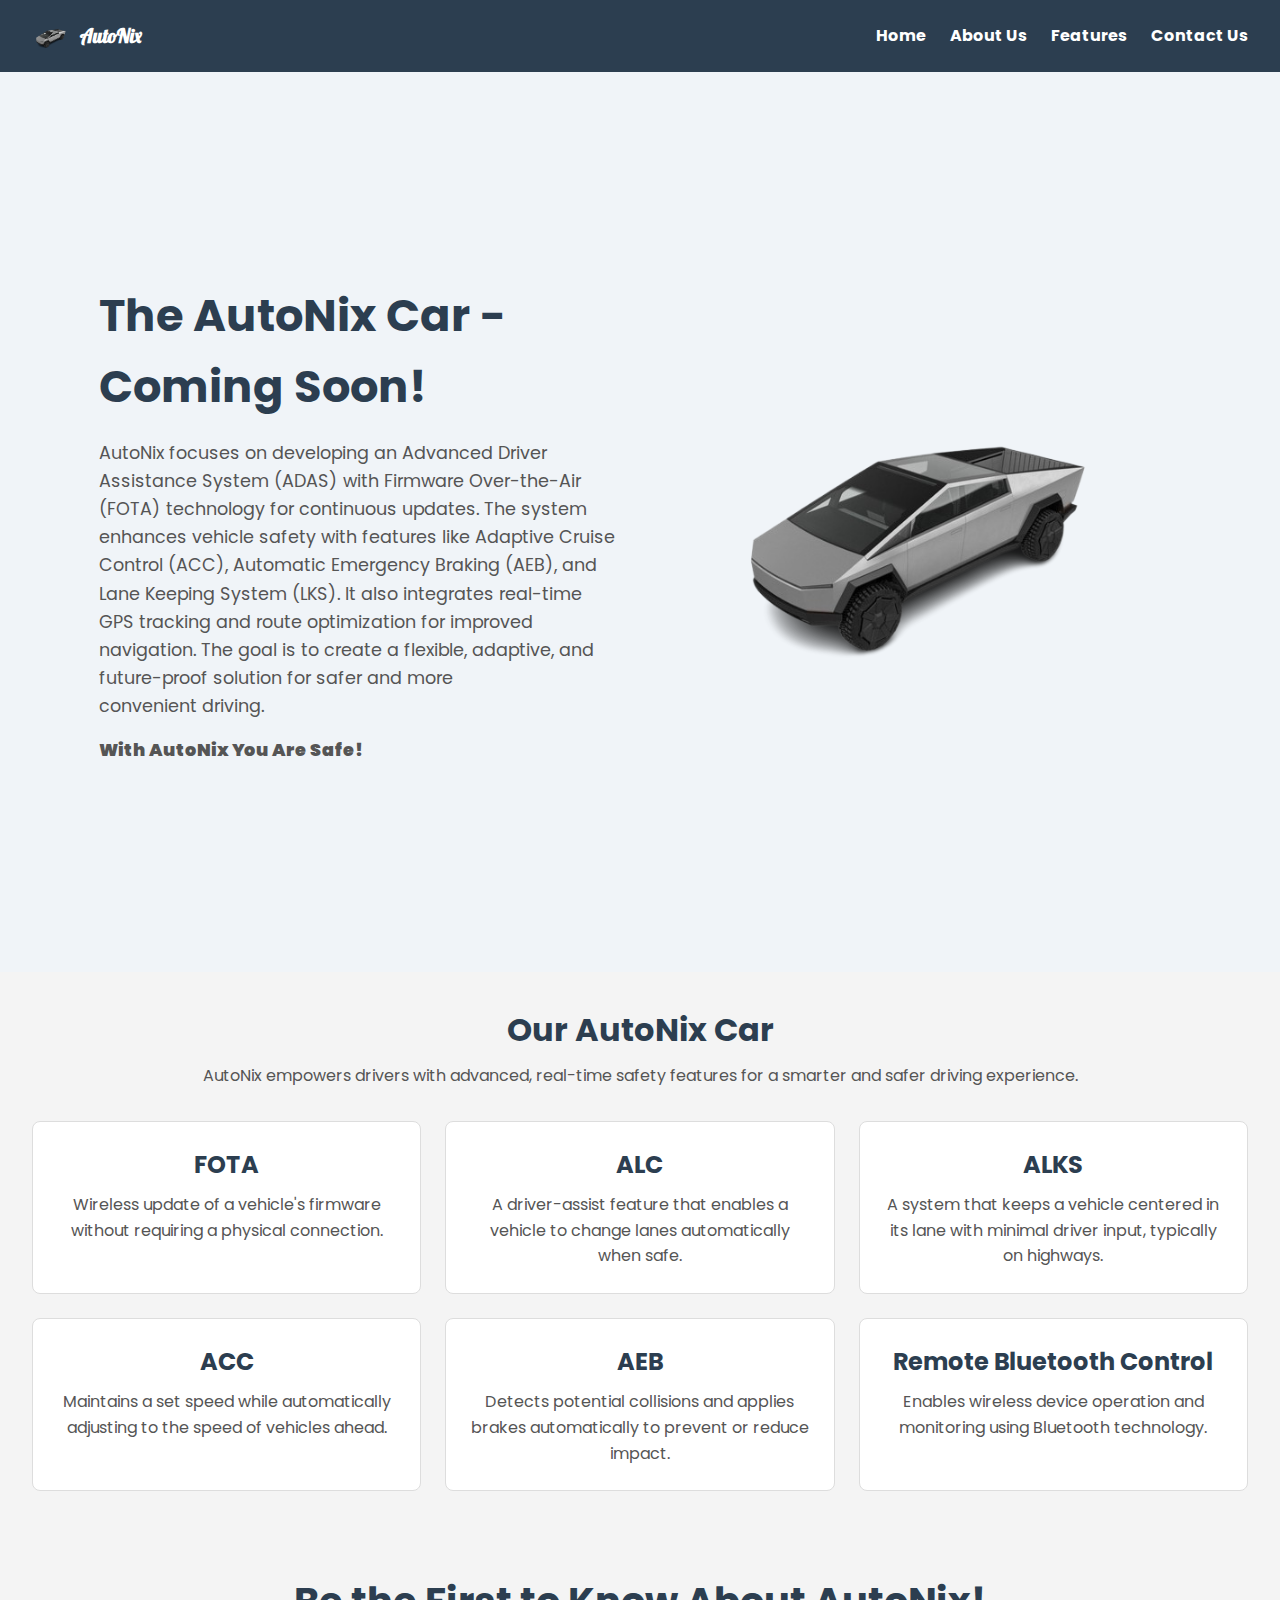
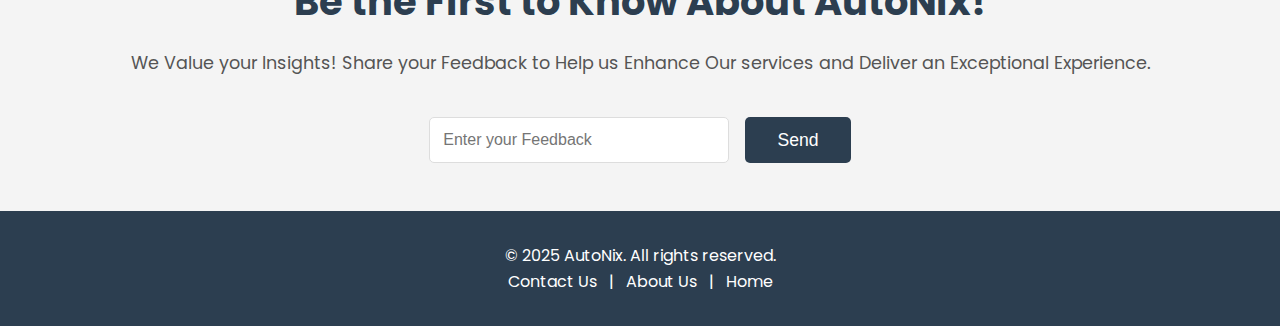
==== index.html @ 90dd6fff "'uploded'" ====
<!DOCTYPE html>
<html lang="en">

<head>
    <meta charset="UTF-8">
    <meta name="viewport" content="width=device-width, initial-scale=1.0">
    <meta name="description" content="Announcing AutoNix, a new application for safe driving.">
    <title>AutoNix - Coming Soon</title>
    <link rel="stylesheet" href="css/master.css">
    <link rel="stylesheet"
        href="https://fonts.googleapis.com/css2?family=Poppins:wght@300;400;500;600;700&display=swap">
    <link rel="stylesheet" href="https://fonts.googleapis.com/css2?family=Lobster&display=swap">
</head>

<body>
    <!-- Navbar -->
    <nav class="navbar">
        <div class="logo">
            <img src="imgs/autonix-logo.png" alt="AutoNix Logo">
            <span class="lobster-font">AutoNix</span>
        </div>
        <ul class="nav-links">
            <li><a href="#home">Home</a></li>
            <li><a href="aboutUs.html">About Us</a></li>
            <li><a href="#features">Features</a></li>
            <li><a href="#contact">Contact Us</a></li>
        </ul>
    </nav>

    <!-- Hero Section -->
    <section class="hero" id="home">
        <div class="hero-content">
            <h1>The AutoNix Car - Coming Soon!</h1>
            <p>AutoNix focuses on developing an Advanced Driver Assistance System (ADAS) with Firmware Over-the-Air
                (FOTA) technology for continuous updates. The system enhances vehicle safety with features like Adaptive
                Cruise Control (ACC), Automatic Emergency Braking (AEB), and Lane Keeping System (LKS). It also
                integrates real-time GPS tracking and route optimization for improved navigation. The goal is to create
                a flexible, adaptive, and future-proof solution for safer and more convenient driving.</p>
            <p class="hero-slogan"><strong>With AutoNix You Are Safe!</strong></p>
        </div>
        <div class="hero-image">
            <img src="imgs/autonix-logo.png" alt="Calming brain signals illustration">
        </div>
    </section>



    <!-- Features Section -->
    <section class="features-container" id="features">
        <div class="features-header">
            <h2 class="features-heading">Our AutoNix Car</h2>
            <p class="features-description">AutoNix empowers drivers with advanced, real-time safety features for a
                smarter and safer driving experience.</p>
        </div>
        <div class="features">
            <div class="feature">
                <h2>FOTA</h2>
                <p>Wireless update of a vehicle's firmware without requiring a physical connection.</p>
            </div>
            <div class="feature">
                <h2>ALC </h2>
                <p>A driver-assist feature that enables a vehicle to change lanes automatically when safe.</p>
            </div>
            <div class="feature">
                <h2>ALKS</h2>
                <p>A system that keeps a vehicle centered in its lane with minimal driver input, typically on highways.
                </p>
            </div>
            <div class="feature">
                <h2>ACC</h2>
                <p>Maintains a set speed while automatically adjusting to the speed of vehicles ahead.</p>
            </div>
            <div class="feature">
                <h2>AEB</h2>
                <p>Detects potential collisions and applies brakes automatically to prevent or reduce impact.</p>
            </div>
            <div class="feature">
                <h2>Remote Bluetooth Control</h2>
                <p>Enables wireless device operation and monitoring using Bluetooth technology.</p>
            </div>
        </div>
    </section>

    <section class="feedback">
        <h2>Be the First to Know About AutoNix!</h2>
        <p>We Value your Insights! Share your Feedback to Help us Enhance Our services and Deliver an Exceptional
            Experience.</p>
        <form action="#" method="POST" class="feedback-form">
            <input type="text" placeholder="Enter your Feedback" required>
            <button type="submit" class="cta-primary">Send</button>
        </form>
    </section>


    <!-- Footer -->
    <footer class="footer">
        <p>&copy; 2025 AutoNix. All rights reserved.</p>
        <a href="#contact">Contact Us</a> | <a href="#about">About Us</a> | <a href="#home">Home</a>
    </footer>
</body>

</html>
---- css/master.css ----
/* General Styles */
* {
    margin: 0;
    padding: 0;
    box-sizing: border-box;
}

body {
    font-family: 'Poppins', Arial, sans-serif;
    line-height: 1.6;
    color: #333;
}

/* Color Palette */
:root {
    --primary-blue-gray: #2C3E50;
    --light-gray: #f4f4f4;
    --accent-teal: #1ABC9C;
    --grey: #404040;
}

/* Navbar Styles */
.navbar {
    display: flex;
    justify-content: space-between;
    align-items: center;
    padding: 1rem 2rem;
    background-color: var(--primary-blue-gray);
}

.navbar .logo {
    display: flex;
    align-items: center;
}

.navbar .logo img {
    height: 40px;
    margin-right: 0.5rem;
}

.navbar .logo span {
    color: #ffffff;
    font-weight: bold;
    font-size: 1.2rem;
}

.nav-links {
    list-style: none;
    display: flex;
}

.nav-links li {
    margin-left: 1.5rem;
}

.nav-links a {
    text-decoration: none;
    color: #ffffff;
    font-weight: bold;
}

.lobster-font {
    font-family: 'Lobster', cursive;
}

/* Hero Section */
.hero {
    display: flex;
    align-items: center;
    justify-content: center;
    padding: 2rem 4rem;
    /* Increased padding for more height */
    background-color: #f0f4f8;
    gap: 4rem;
    min-height: 100vh;
    /* This makes the hero take up the full viewport height */
}

.hero-content {
    flex: 1;
    max-width: 45%;
}

.hero-content h1 {
    font-size: 2.8rem;
    color: var(--primary-blue-gray);
}

.hero-content p {
    margin-top: 1rem;
    font-size: 1.1rem;
    color: #555;
}

.hero-slogan {
    font-size: 1.4rem;
    /* Larger font size for emphasis */
    color: var(--primary-blue-gray);
    /* Matches the primary color */
    font-weight: bold;
    /* Bold text */
    margin-top: 1.5rem;
}

.hero-image {
    flex: 1;
    /* Changed to flex: 1 */
    display: flex;
    /* Added to help with centering */
    justify-content: center;
    /* Center the image */
    max-width: 500px;
    /* Constrain the container */
}


.hero-image img {
    width: 100%;
    max-width: 400px;
    min-width: 450px;
    height: auto;
    object-fit: contain;
    animation: slidein 2s ease-out;
}

@keyframes slidein {
    0%{
        transform: translateX(250px);
        opacity: 0;
    }
    100% {
        transform: translateX(0px);
        opacity: 1;
    }
}


/* Divider Style */
.divider {
    width: 80%;
    height: 2px;
    background-color: var(--primary-blue-gray);
    margin: 2rem auto;
    border-radius: 1px;
}


/* Features Section Heading */
.features-container {
    padding: 2rem;
    background-color: var(--light-gray);
}

.features-header {
    text-align: center;
    margin-bottom: 2rem;
}

.features-heading {
    font-size: 2rem;
    color: var(--primary-blue-gray);
    margin-bottom: 0.5rem;
}

.features-description {
    font-size: 1rem;
    color: #555;
}

/* Features Section (Updated) */
.features {
    display: grid;
    grid-template-columns: repeat(3, 1fr);
    gap: 1.5rem;
    width: 100%;
}

.feature {
    text-align: center;
    padding: 1.5rem;
    border-radius: 8px;
    background-color: #ffffff;
    border: 1px solid #ddd;
    transition: transform 0.2s, box-shadow 0.2s;
    cursor: pointer;
}

.feature:hover {
    transform: translateY(-3px);
    /* Slight lift on hover */
    box-shadow: 0 4px 8px rgba(0, 0, 0, 0.15);
    /* Hover shadow */
}

.feature:active {
    transform: translateY(1px);
    /* Slight press down on click */
    box-shadow: 0 2px 4px rgba(0, 0, 0, 0.2);
    /* Active shadow */
}


.feature h2 {
    color: var(--primary-blue-gray);
    margin-bottom: 0.5rem;
}

.feature p {
    color: #555;
}


/* Footer */
.footer {
    text-align: center;
    padding: 2rem;
    background-color: var(--primary-blue-gray);
    color: #ffffff;
}

.footer a {
    color: #ffffff;
    text-decoration: none;
    margin: 0 0.5rem;
}


/* Feedback Section */
.feedback {
    text-align: center;
    background-color: var(--light-gray);
    padding: 3rem 1rem;
}

.feedback h2 {
    font-size: 2.4rem;
    color: var(--primary-blue-gray);
    margin-bottom: 1rem;
}

.feedback p {
    font-size: 1.1rem;
    color: #555;
    margin-bottom: 1.5rem;
}

.feedback-form {
    display: inline-flex;
    justify-content: center;
    align-items: center;
    gap: 1rem;
    margin-top: 1rem;
}

.feedback-form input[type="text"] {
    padding: 0.8rem;
    font-size: 1rem;
    width: 300px;
    border-radius: 5px;
    border: 1px solid #ddd;
    outline: none;
    transition: border-color 0.3s;
}

.feedback-form input[type="text"]:focus {
    border-color: var(--primary-blue-gray);
}

.feedback-form .cta-primary {
    padding: 0.8rem 2rem;
    font-size: 1.1rem;
    border: none;
    border-radius: 5px;
    cursor: pointer;
    background-color: var(--primary-blue-gray);
    color: white;
    transition: background-color 0.3s;
}

.feedback-form .cta-primary:hover {
    background-color: #2C3E50;
}

/* Responsive Design */
@media (max-width: 768px) {
    .nav-links {
        flex-direction: column;
        align-items: center;
        width: 100%;
        margin-top: 1rem;
    }

    .nav-links li {
        margin: 0.5rem 0;
    }

    .hero {
        min-height: 100vh;
        flex-direction: column;
        padding: 2rem 1rem;
        gap: 3rem;
        /* Reduced gap for mobile */
    }

    .hero-content {
        max-width: 100%;
        text-align: center;
    }

    .hero-content h1 {
        font-size: 2.2rem;
    }

    .features {
        grid-template-columns: 1fr;
    }
}
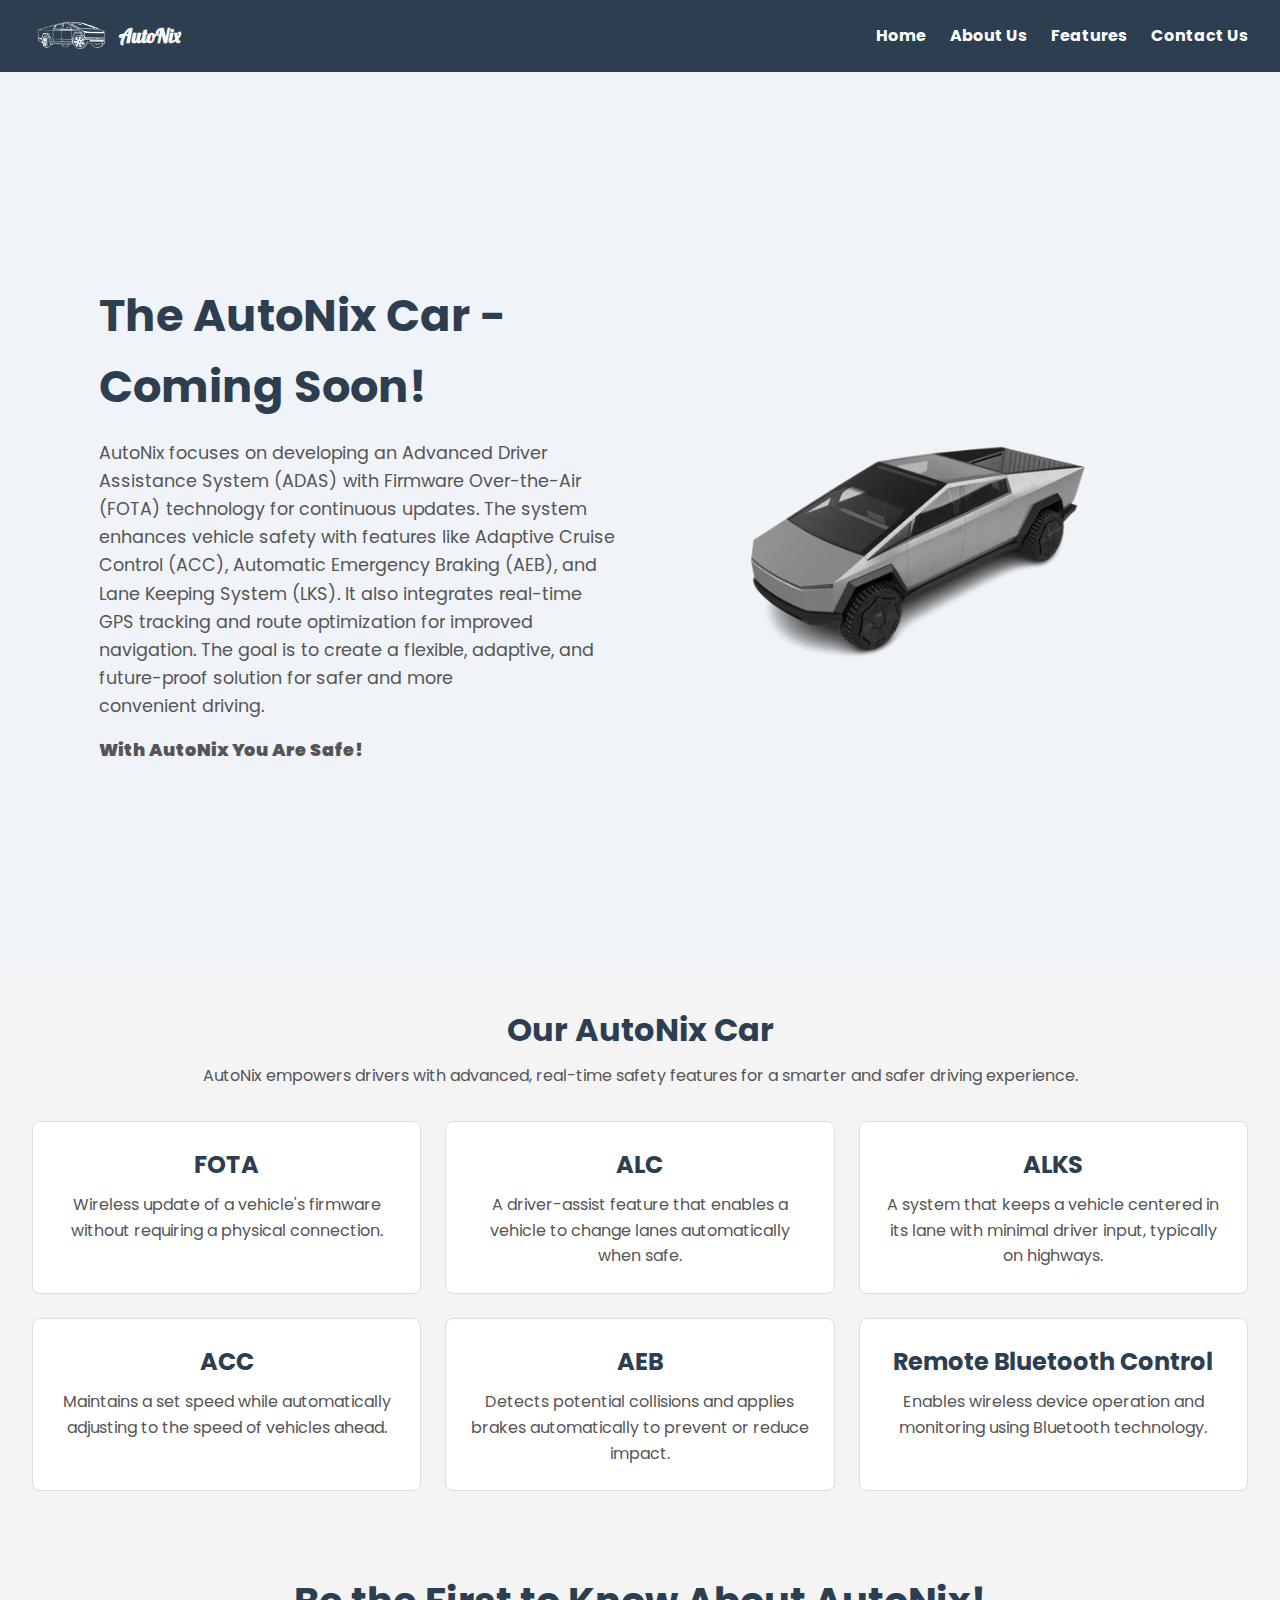
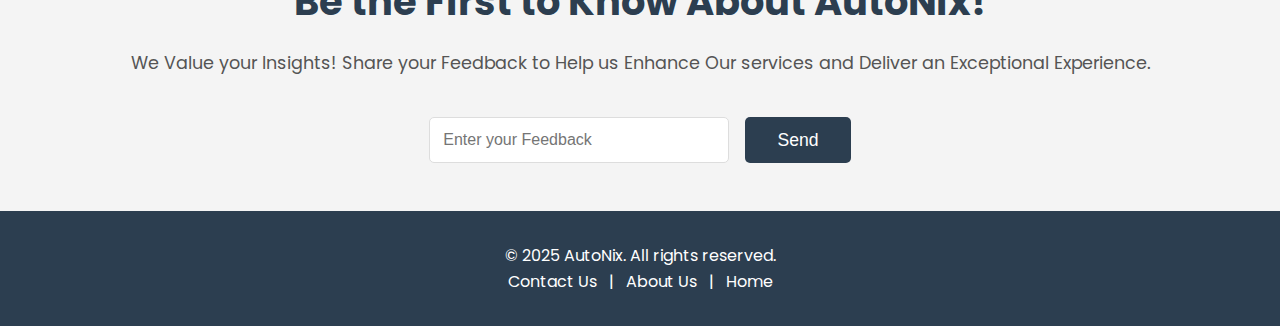
==== commit d0003260: "Update index.html" ====
--- a/index.html
+++ b/index.html
@@ -16,7 +16,7 @@
     <!-- Navbar -->
     <nav class="navbar">
         <div class="logo">
-            <img src="imgs/autonix-logo.png" alt="AutoNix Logo">
+            <img src="imgs/Untitled-222.png" alt="AutoNix Logo">
             <span class="lobster-font">AutoNix</span>
         </div>
         <ul class="nav-links">
@@ -99,4 +99,4 @@
     </footer>
 </body>
 
-</html>+</html>
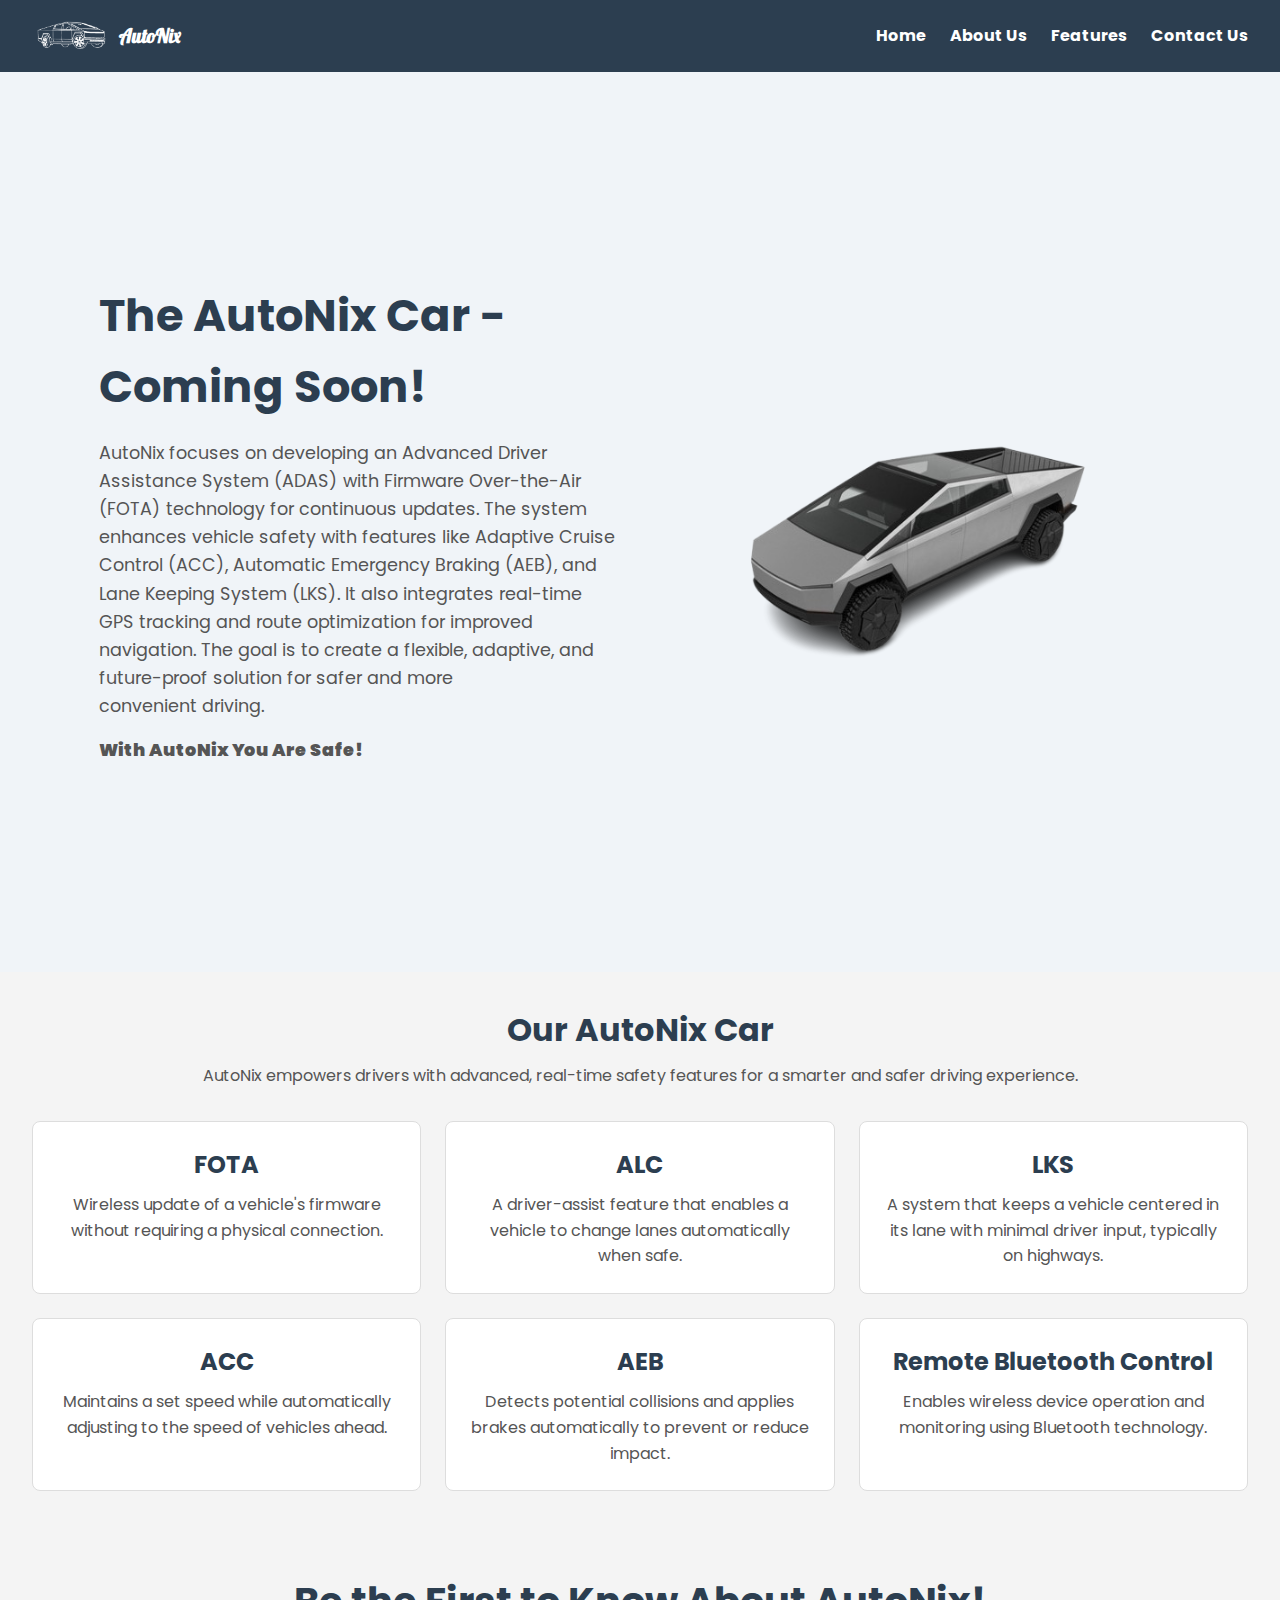
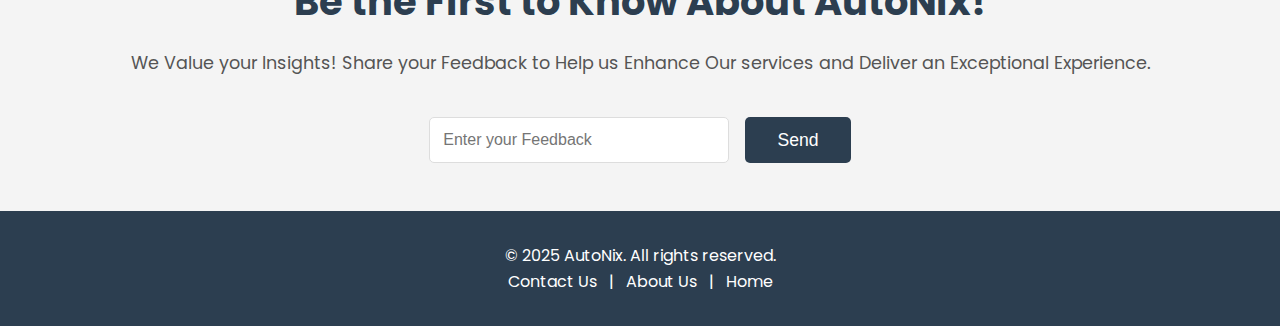
==== commit 09a1ce0e: "Update index.html" ====
--- a/index.html
+++ b/index.html
@@ -62,7 +62,7 @@
                 <p>A driver-assist feature that enables a vehicle to change lanes automatically when safe.</p>
             </div>
             <div class="feature">
-                <h2>ALKS</h2>
+                <h2>LKS</h2>
                 <p>A system that keeps a vehicle centered in its lane with minimal driver input, typically on highways.
                 </p>
             </div>
--- a/css/master.css
+++ b/css/master.css
@@ -36,6 +36,19 @@
 .navbar .logo img {
     height: 40px;
     margin-right: 0.5rem;
+    animation: slideleft 2s ease-out;
+}
+
+@keyframes slideleft {
+    0% {
+        transform: translateX(-80px);
+        opacity: 0;
+    }
+
+    100% {
+        transform: translateX(0px);
+        opacity: 1;
+    }
 }
 
 .navbar .logo span {
@@ -57,6 +70,10 @@
     text-decoration: none;
     color: #ffffff;
     font-weight: bold;
+}
+
+.nav-links a:hover {
+    color: var(--accent-teal);
 }
 
 .lobster-font {
@@ -124,10 +141,11 @@
 }
 
 @keyframes slidein {
-    0%{
+    0% {
         transform: translateX(250px);
         opacity: 0;
     }
+
     100% {
         transform: translateX(0px);
         opacity: 1;
@@ -314,4 +332,4 @@
     .features {
         grid-template-columns: 1fr;
     }
-}+}
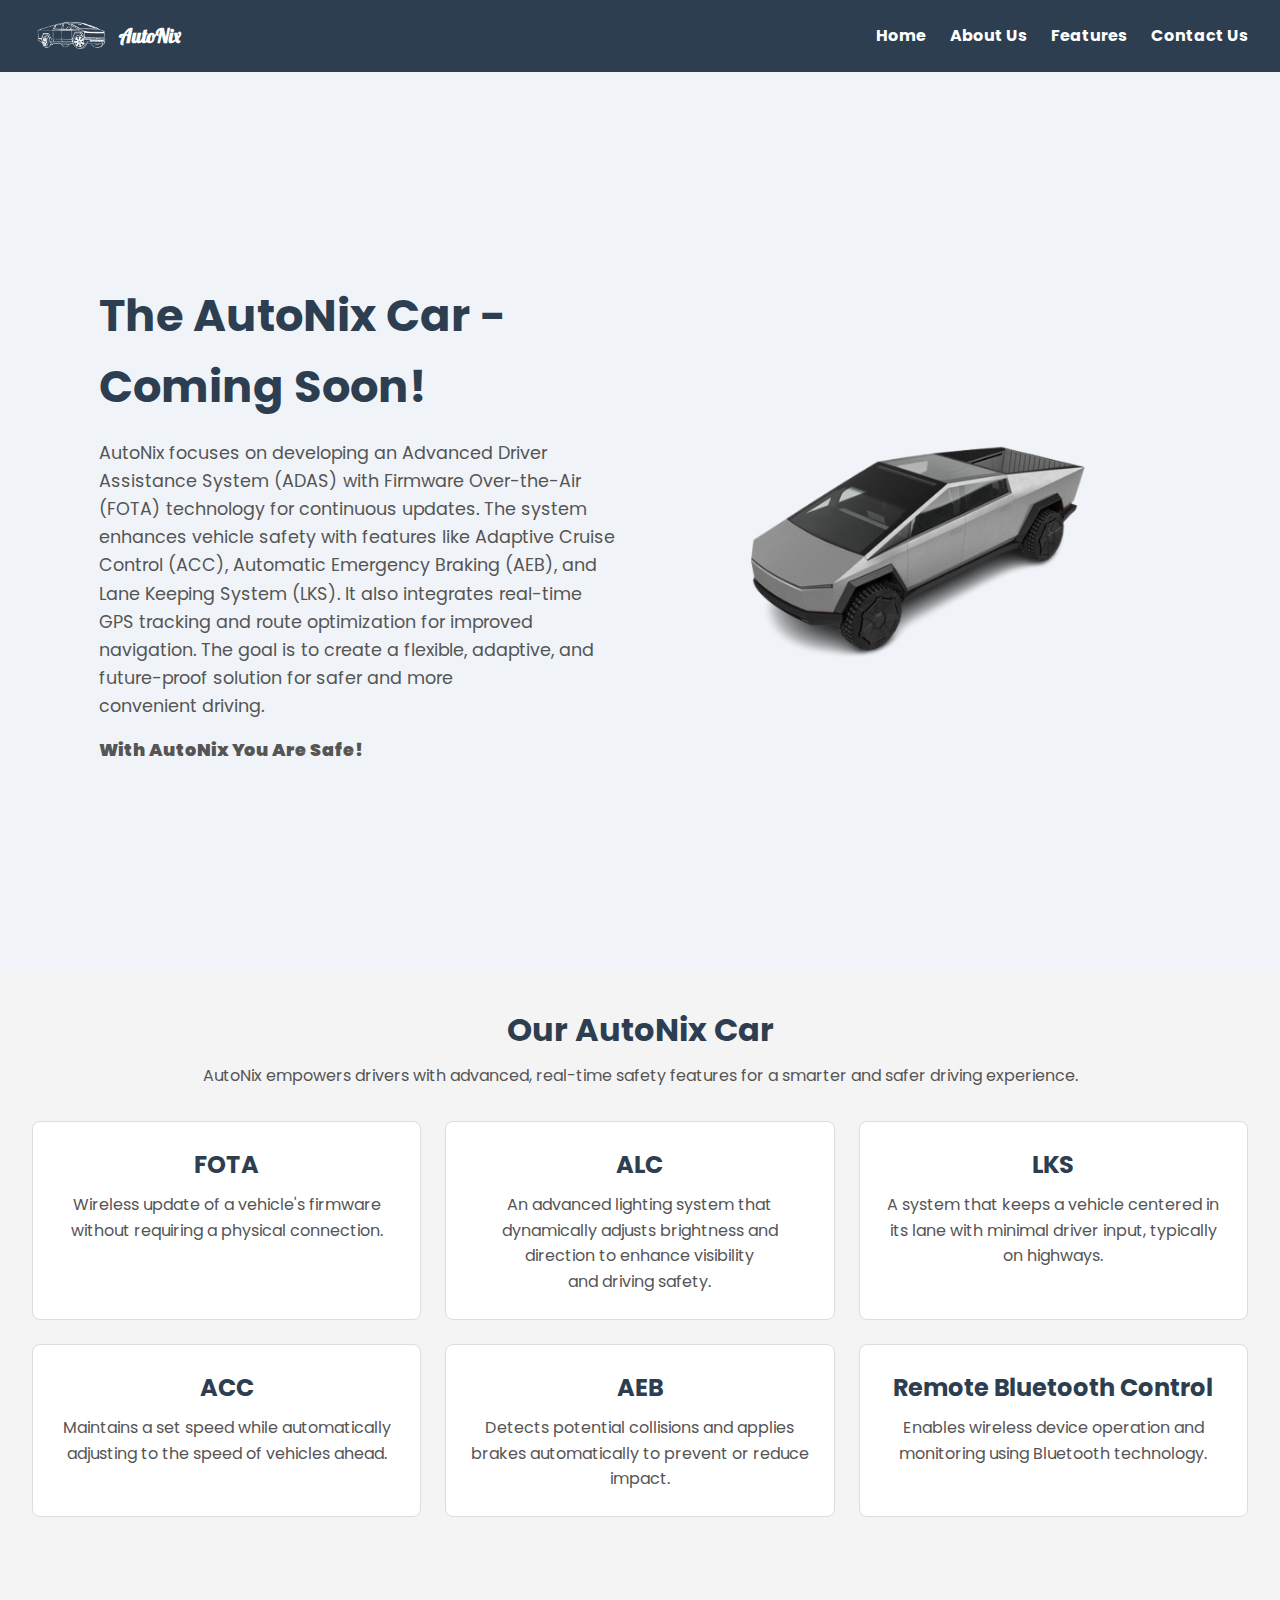
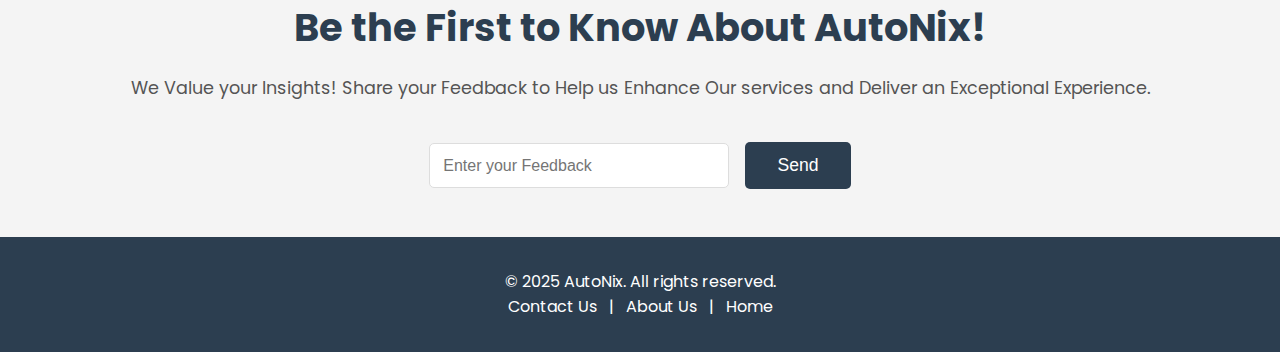
==== commit 1dbbd193: "Update index.html" ====
--- a/index.html
+++ b/index.html
@@ -59,7 +59,7 @@
             </div>
             <div class="feature">
                 <h2>ALC </h2>
-                <p>A driver-assist feature that enables a vehicle to change lanes automatically when safe.</p>
+                <p>An advanced lighting system that dynamically adjusts brightness and direction to enhance visibility and driving safety.</p>
             </div>
             <div class="feature">
                 <h2>LKS</h2>
